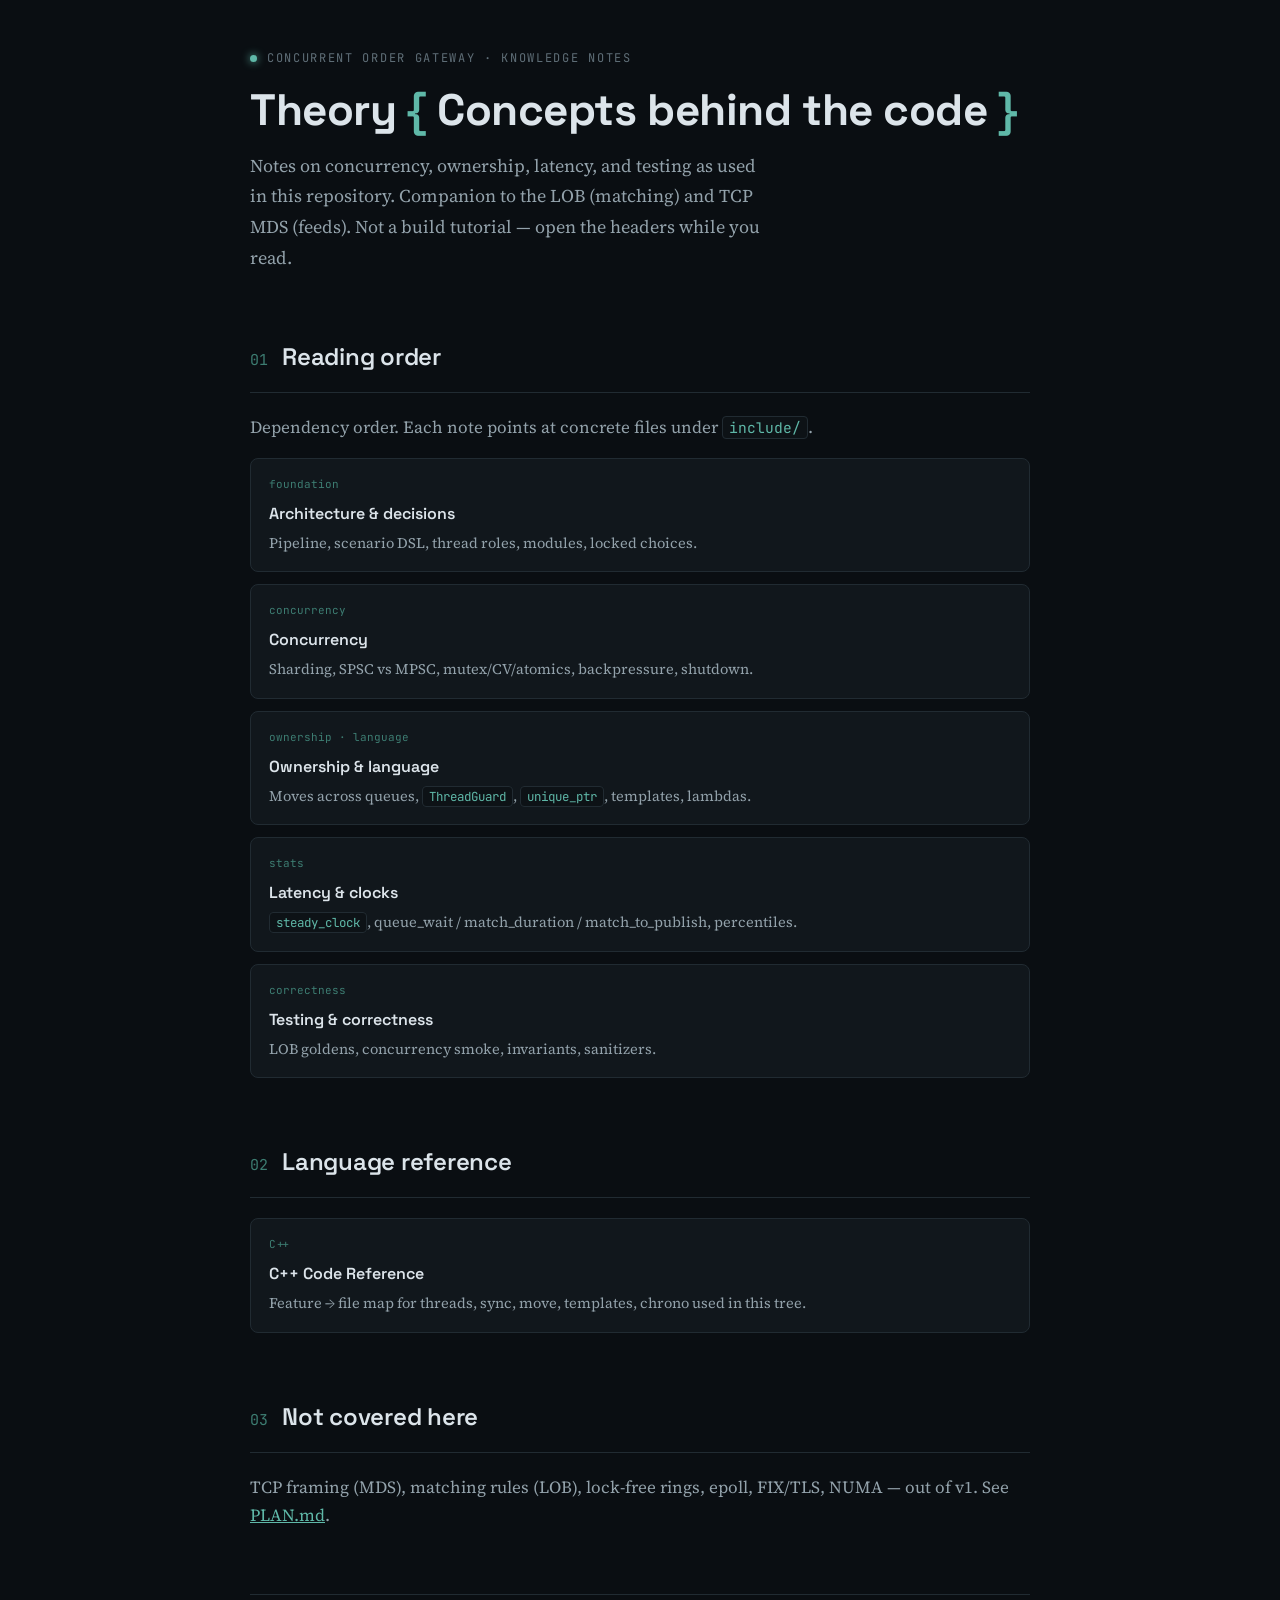
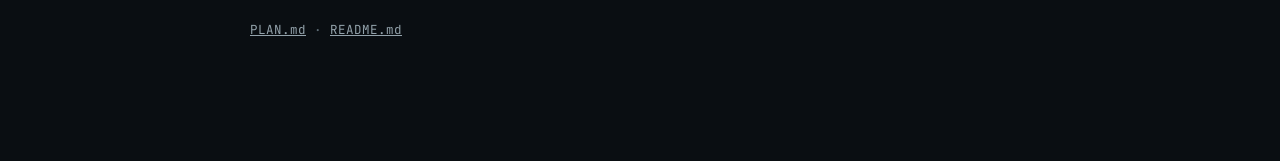
==== theory/index.html @ 34ffe0e6 "v1" ====
<!DOCTYPE html>
<html lang="en">
<head>
<meta charset="UTF-8">
<meta name="viewport" content="width=device-width, initial-scale=1.0">
<title>Theory Notes — Concurrent Order Gateway</title>
<link rel="preconnect" href="https://fonts.googleapis.com">
<link href="https://fonts.googleapis.com/css2?family=Space+Grotesk:wght@400;500;600;700&family=Source+Serif+4:opsz,wght@8..60,400;8..60,500;8..60,600&family=JetBrains+Mono:wght@400;500;600&display=swap" rel="stylesheet">
<link rel="stylesheet" href="theory.css">
</head>
<body>
<div class="layout" style="grid-template-columns: minmax(0, 780px);">
  <main>
    <header class="hero">
      <span class="eyebrow">Concurrent Order Gateway · Knowledge notes</span>
      <h1 class="title">Theory <span class="brace">{</span> Concepts behind the code <span class="brace">}</span></h1>
      <p class="subtitle">Notes on concurrency, ownership, latency, and testing as used in this repository. Companion to the LOB (matching) and TCP MDS (feeds). Not a build tutorial — open the headers while you read.</p>
    </header>

    <section>
      <div class="section-head"><span class="idx">01</span><h2>Reading order</h2></div>
      <p class="dim">Dependency order. Each note points at concrete files under <code class="inline">include/</code>.</p>
      <ol class="index-list">
        <li>
          <a href="Theory_Architecture.html">
            <span class="order">foundation</span>
            <div class="name">Architecture &amp; decisions</div>
            <p class="desc">Pipeline, scenario DSL, thread roles, modules, locked choices.</p>
          </a>
        </li>
        <li>
          <a href="Theory_Concurrency.html">
            <span class="order">concurrency</span>
            <div class="name">Concurrency</div>
            <p class="desc">Sharding, SPSC vs MPSC, mutex/CV/atomics, backpressure, shutdown.</p>
          </a>
        </li>
        <li>
          <a href="Theory_Ownership_And_Language.html">
            <span class="order">ownership · language</span>
            <div class="name">Ownership &amp; language</div>
            <p class="desc">Moves across queues, <code class="inline">ThreadGuard</code>, <code class="inline">unique_ptr</code>, templates, lambdas.</p>
          </a>
        </li>
        <li>
          <a href="Theory_Latency_And_Clocks.html">
            <span class="order">stats</span>
            <div class="name">Latency &amp; clocks</div>
            <p class="desc"><code class="inline">steady_clock</code>, queue_wait / match_duration / match_to_publish, percentiles.</p>
          </a>
        </li>
        <li>
          <a href="Theory_Testing_And_Correctness.html">
            <span class="order">correctness</span>
            <div class="name">Testing &amp; correctness</div>
            <p class="desc">LOB goldens, concurrency smoke, invariants, sanitizers.</p>
          </a>
        </li>
      </ol>
    </section>

    <section>
      <div class="section-head"><span class="idx">02</span><h2>Language reference</h2></div>
      <ol class="index-list">
        <li>
          <a href="Theory_CodeRef.html">
            <span class="order">C++</span>
            <div class="name">C++ Code Reference</div>
            <p class="desc">Feature → file map for threads, sync, move, templates, chrono used in this tree.</p>
          </a>
        </li>
      </ol>
    </section>

    <section>
      <div class="section-head"><span class="idx">03</span><h2>Not covered here</h2></div>
      <p class="dim">TCP framing (MDS), matching rules (LOB), lock-free rings, epoll, FIX/TLS, NUMA — out of v1. See <a href="../PLAN.md">PLAN.md</a>.</p>
    </section>

    <footer>
      <a href="../PLAN.md">PLAN.md</a> · <a href="../README.md">README.md</a>
    </footer>
  </main>
</div>
</body>
</html>
---- theory/theory.css ----
/* Shared styles for theory knowledge notes — Concurrent Order Gateway */

:root {
  --bg: #0a0e12;
  --bg-raised: #0d1216;
  --panel: #11171c;
  --panel-border: #212b32;
  --text: #dce4ea;
  --text-dim: #93a2ab;
  --text-faint: #5f6e77;
  --acquire: #5fb8a8;
  --acquire-dim: #3d7d72;
  --release: #d98a5f;
  --warn: #e0b15c;
  --danger: #d97070;
  --serif: "Source Serif 4", Georgia, serif;
  --sans: "Space Grotesk", system-ui, sans-serif;
  --mono: "JetBrains Mono", "SF Mono", Consolas, monospace;
}

* { box-sizing: border-box; }
html { scroll-behavior: smooth; }
body {
  margin: 0;
  background: var(--bg);
  color: var(--text);
  font-family: var(--serif);
  font-size: 17px;
  line-height: 1.7;
  -webkit-font-smoothing: antialiased;
}
a { color: var(--acquire); }

.layout {
  display: grid;
  grid-template-columns: 250px minmax(0, 780px);
  justify-content: center;
  gap: 56px;
  max-width: 1180px;
  margin: 0 auto;
  padding: 48px 24px 120px;
}

nav.toc {
  position: sticky;
  top: 32px;
  align-self: start;
  font-family: var(--sans);
  font-size: 13px;
}
nav.toc .toc-label {
  color: var(--text-faint);
  text-transform: uppercase;
  letter-spacing: 0.12em;
  font-size: 11px;
  margin-bottom: 14px;
  display: block;
}
nav.toc .back {
  display: block;
  margin-bottom: 18px;
  color: var(--text-dim);
  text-decoration: none;
  font-size: 12px;
}
nav.toc .back:hover { color: var(--acquire); }
nav.toc ol {
  list-style: none;
  margin: 0;
  padding: 0;
  border-left: 1px solid var(--panel-border);
}
nav.toc li { margin: 0; }
nav.toc a {
  display: block;
  padding: 7px 0 7px 16px;
  color: var(--text-dim);
  text-decoration: none;
  border-left: 2px solid transparent;
  margin-left: -1px;
  transition: color 0.15s ease, border-color 0.15s ease;
}
nav.toc a:hover { color: var(--text); }
nav.toc a.active {
  color: var(--acquire);
  border-left-color: var(--acquire);
}
nav.toc .num {
  color: var(--text-faint);
  font-variant-numeric: tabular-nums;
  margin-right: 6px;
}

main { min-width: 0; }

header.hero { margin-bottom: 64px; }
.eyebrow {
  font-family: var(--mono);
  font-size: 12px;
  letter-spacing: 0.14em;
  text-transform: uppercase;
  color: var(--text-faint);
  display: flex;
  align-items: center;
  gap: 10px;
  margin-bottom: 18px;
}
.eyebrow::before {
  content: "";
  width: 7px;
  height: 7px;
  border-radius: 50%;
  background: var(--acquire);
  box-shadow: 0 0 8px var(--acquire);
}
h1.title {
  font-family: var(--sans);
  font-weight: 700;
  font-size: clamp(28px, 4.5vw, 44px);
  line-height: 1.1;
  margin: 0 0 16px;
  letter-spacing: -0.01em;
}
h1.title .brace { color: var(--acquire); }
p.subtitle {
  font-size: 18px;
  color: var(--text-dim);
  max-width: 58ch;
  margin: 0 0 28px;
}

.lifecycle,
.diagram {
  background: var(--panel);
  border: 1px solid var(--panel-border);
  border-radius: 10px;
  padding: 28px 24px 20px;
}
.lifecycle svg,
.diagram svg { display: block; width: 100%; height: auto; }
.lifecycle-caption,
.diagram-caption {
  font-family: var(--mono);
  font-size: 12.5px;
  color: var(--text-faint);
  margin-top: 14px;
  text-align: center;
}
.lifecycle-caption b,
.diagram-caption b {
  color: var(--text-dim);
  font-weight: 500;
}

section {
  margin-bottom: 64px;
  scroll-margin-top: 32px;
}
.section-head {
  display: flex;
  align-items: baseline;
  gap: 14px;
  margin-bottom: 20px;
  padding-bottom: 14px;
  border-bottom: 1px solid var(--panel-border);
}
.section-head .idx {
  font-family: var(--mono);
  color: var(--acquire-dim);
  font-size: 15px;
}
h2 {
  font-family: var(--sans);
  font-weight: 600;
  font-size: 24px;
  margin: 0;
  letter-spacing: -0.01em;
}
h3 {
  font-family: var(--sans);
  font-weight: 600;
  font-size: 17px;
  margin: 28px 0 10px;
  color: var(--text);
}
p { margin: 0 0 16px; color: var(--text); }
p.dim { color: var(--text-dim); }
ul, ol.plain { margin: 0 0 16px; padding-left: 22px; }
li { margin-bottom: 8px; }
strong { color: #fff; font-weight: 600; }
code.inline {
  font-family: var(--mono);
  font-size: 0.86em;
  background: var(--bg-raised);
  border: 1px solid var(--panel-border);
  padding: 1px 6px;
  border-radius: 4px;
  color: var(--acquire);
}

.card {
  background: var(--panel);
  border: 1px solid var(--panel-border);
  border-left: 3px solid var(--acquire);
  border-radius: 8px;
  padding: 16px 20px;
  margin: 20px 0;
  font-size: 15.5px;
}
.card.warn { border-left-color: var(--warn); }
.card.danger { border-left-color: var(--danger); }
.card .card-label {
  font-family: var(--sans);
  font-weight: 600;
  font-size: 12px;
  text-transform: uppercase;
  letter-spacing: 0.08em;
  color: var(--acquire);
  margin-bottom: 6px;
  display: block;
}
.card.warn .card-label { color: var(--warn); }
.card.danger .card-label { color: var(--danger); }
.card p:last-child { margin-bottom: 0; }

.code-wrap {
  margin: 18px 0 22px;
  border-radius: 8px;
  overflow: hidden;
  border: 1px solid var(--panel-border);
  background: var(--bg-raised);
}
.code-bar {
  display: flex;
  align-items: center;
  justify-content: space-between;
  padding: 8px 14px;
  background: #0c1115;
  border-bottom: 1px solid var(--panel-border);
  font-family: var(--mono);
  font-size: 12px;
  color: var(--text-faint);
}
.copy-btn {
  background: transparent;
  border: 1px solid var(--panel-border);
  color: var(--text-faint);
  font-family: var(--mono);
  font-size: 11px;
  padding: 3px 9px;
  border-radius: 5px;
  cursor: pointer;
}
.copy-btn:hover { color: var(--text); border-color: var(--text-faint); }
pre { margin: 0; padding: 16px 18px; overflow-x: auto; }
code { font-family: var(--mono); font-size: 13.5px; line-height: 1.6; }
.hljs-keyword, .hljs-built_in { color: var(--acquire); }
.hljs-string { color: var(--release); }
.hljs-comment { color: var(--text-faint); font-style: italic; }
.hljs-number { color: var(--warn); }
.hljs-title.function_, .hljs-title.class_, .hljs-type { color: #8fc5e8; }
.hljs-literal { color: var(--warn); }
.hljs-params { color: var(--text); }

table {
  width: 100%;
  border-collapse: collapse;
  margin: 18px 0 22px;
  font-size: 14.5px;
  font-family: var(--sans);
}
th, td {
  text-align: left;
  padding: 10px 14px;
  border-bottom: 1px solid var(--panel-border);
}
th {
  color: var(--text-faint);
  font-weight: 600;
  font-size: 12px;
  text-transform: uppercase;
  letter-spacing: 0.06em;
}
td { color: var(--text-dim); }
td code.inline { font-size: 12.5px; }
tr:last-child td { border-bottom: none; }

.qa {
  border: 1px solid var(--panel-border);
  border-radius: 8px;
  margin-bottom: 14px;
  overflow: hidden;
  background: var(--panel);
}
.qa .q {
  display: flex;
  gap: 12px;
  padding: 14px 18px;
  font-family: var(--sans);
  font-weight: 600;
  font-size: 15px;
  color: var(--text);
}
.qa .q .tag {
  font-family: var(--mono);
  font-weight: 400;
  color: var(--acquire);
  flex-shrink: 0;
}
.qa .a {
  padding: 0 18px 16px 48px;
  color: var(--text-dim);
  font-size: 15px;
}
.qa .a p { margin-bottom: 10px; }
.qa .a p:last-child { margin-bottom: 0; }

.pitfall {
  display: flex;
  gap: 14px;
  padding: 14px 0;
  border-bottom: 1px solid var(--panel-border);
}
.pitfall:last-child { border-bottom: none; }
.pitfall .icon {
  font-family: var(--mono);
  color: var(--danger);
  font-size: 14px;
  flex-shrink: 0;
  padding-top: 2px;
}
.pitfall h4 {
  margin: 0 0 4px;
  font-family: var(--sans);
  font-size: 15px;
  color: var(--text);
}
.pitfall p { margin: 0; font-size: 14.5px; color: var(--text-dim); }

/* Index page */
.index-list { list-style: none; margin: 0; padding: 0; }
.index-list li {
  margin: 0 0 12px;
  border: 1px solid var(--panel-border);
  border-radius: 8px;
  background: var(--panel);
}
.index-list a {
  display: block;
  padding: 16px 18px;
  text-decoration: none;
  color: inherit;
}
.index-list a:hover { border-color: var(--acquire-dim); }
.index-list .name {
  font-family: var(--sans);
  font-weight: 600;
  font-size: 16px;
  color: var(--text);
  margin-bottom: 4px;
}
.index-list .desc {
  font-size: 14.5px;
  color: var(--text-dim);
  margin: 0;
}
.index-list .order {
  font-family: var(--mono);
  font-size: 11px;
  color: var(--acquire-dim);
  margin-bottom: 6px;
  display: block;
}

footer {
  margin-top: 60px;
  padding-top: 24px;
  border-top: 1px solid var(--panel-border);
  font-family: var(--mono);
  font-size: 12.5px;
  color: var(--text-faint);
}
footer a { color: var(--text-dim); }

@media (max-width: 880px) {
  .layout {
    grid-template-columns: 1fr;
    padding: 28px 18px 80px;
    gap: 0;
  }
  nav.toc {
    position: static;
    margin-bottom: 36px;
    padding-bottom: 20px;
    border-bottom: 1px solid var(--panel-border);
  }
  nav.toc ol {
    display: flex;
    flex-wrap: wrap;
    gap: 4px 0;
    border-left: none;
  }
  nav.toc li { width: 50%; }
  nav.toc a { border-left: none; padding: 5px 0; }
  .qa .a { padding-left: 18px; }
}
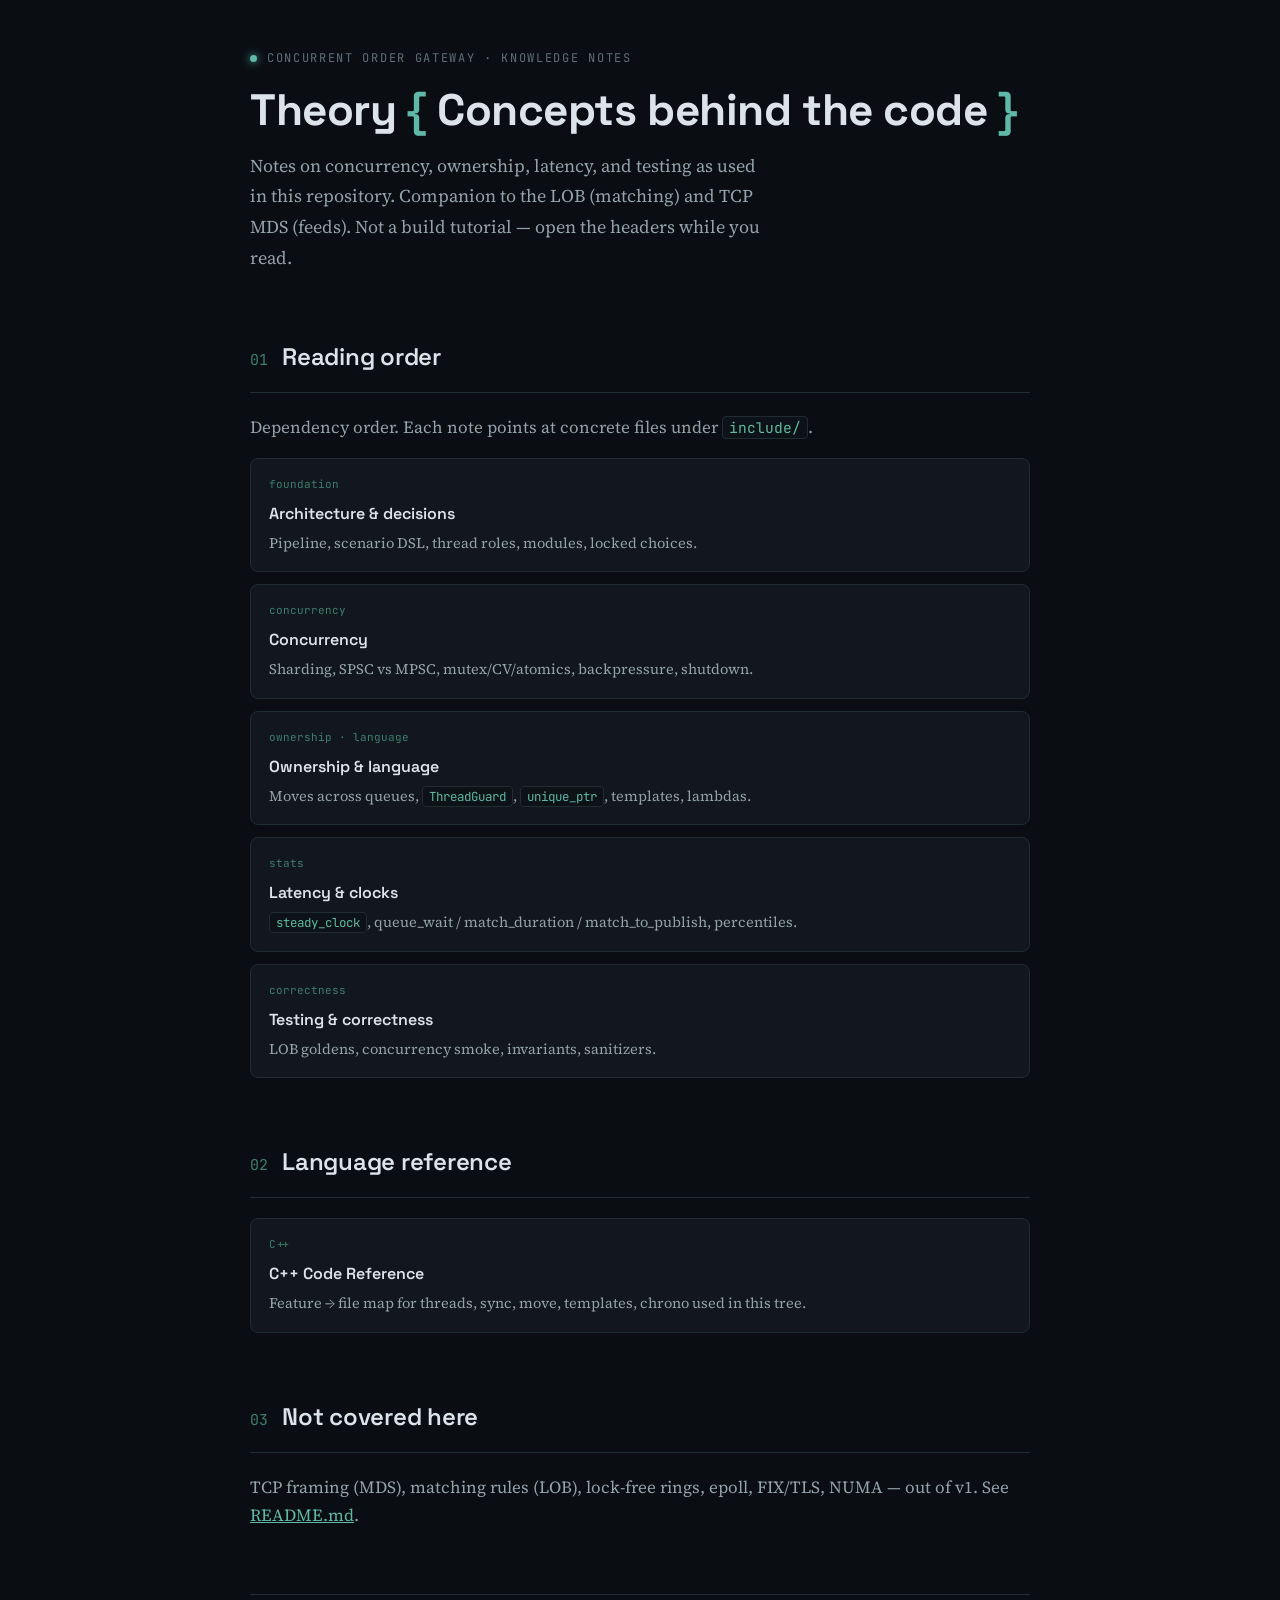
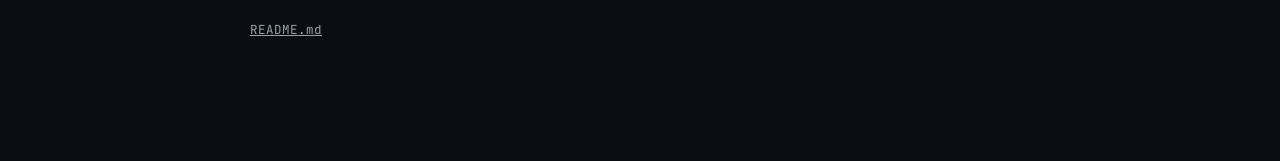
==== commit f228562c: "updated" ====
--- a/theory/index.html
+++ b/theory/index.html
@@ -74,11 +74,11 @@
 
     <section>
       <div class="section-head"><span class="idx">03</span><h2>Not covered here</h2></div>
-      <p class="dim">TCP framing (MDS), matching rules (LOB), lock-free rings, epoll, FIX/TLS, NUMA — out of v1. See <a href="../PLAN.md">PLAN.md</a>.</p>
+      <p class="dim">TCP framing (MDS), matching rules (LOB), lock-free rings, epoll, FIX/TLS, NUMA — out of v1. See <a href="../README.md">README.md</a>.</p>
     </section>
 
     <footer>
-      <a href="../PLAN.md">PLAN.md</a> · <a href="../README.md">README.md</a>
+      <a href="../README.md">README.md</a>
     </footer>
   </main>
 </div>
--- a/theory/theory.css
+++ b/theory/theory.css
@@ -314,6 +314,55 @@
 }
 .qa .a p { margin-bottom: 10px; }
 .qa .a p:last-child { margin-bottom: 0; }
+.qa .a ul, .qa .a ol { margin: 0 0 10px; padding-left: 20px; }
+.qa .a li { margin-bottom: 4px; color: var(--text-dim); }
+.qa .a .code-wrap { margin: 12px 0 14px; }
+.qa .a table { font-size: 13.5px; margin: 12px 0 14px; }
+
+/* Collapsible interview prep Q&A */
+details.qa > summary.q {
+  list-style: none;
+  cursor: pointer;
+  align-items: flex-start;
+}
+details.qa > summary.q::-webkit-details-marker { display: none; }
+details.qa > summary.q::after {
+  content: "+";
+  margin-left: auto;
+  font-family: var(--mono);
+  color: var(--text-faint);
+  font-weight: 400;
+  flex-shrink: 0;
+}
+details.qa[open] > summary.q::after { content: "−"; }
+details.qa > summary.q:hover { background: var(--bg-raised); }
+.prep-hint {
+  font-family: var(--mono);
+  font-size: 12px;
+  color: var(--text-faint);
+  margin: -8px 0 20px;
+}
+.prep-controls {
+  display: flex;
+  flex-wrap: wrap;
+  gap: 10px;
+  margin: 0 0 28px;
+  font-family: var(--sans);
+}
+.prep-controls button {
+  background: var(--panel);
+  border: 1px solid var(--panel-border);
+  color: var(--text-dim);
+  font-family: var(--mono);
+  font-size: 12px;
+  padding: 6px 12px;
+  border-radius: 6px;
+  cursor: pointer;
+}
+.prep-controls button:hover {
+  color: var(--text);
+  border-color: var(--acquire-dim);
+}
 
 .pitfall {
   display: flex;
